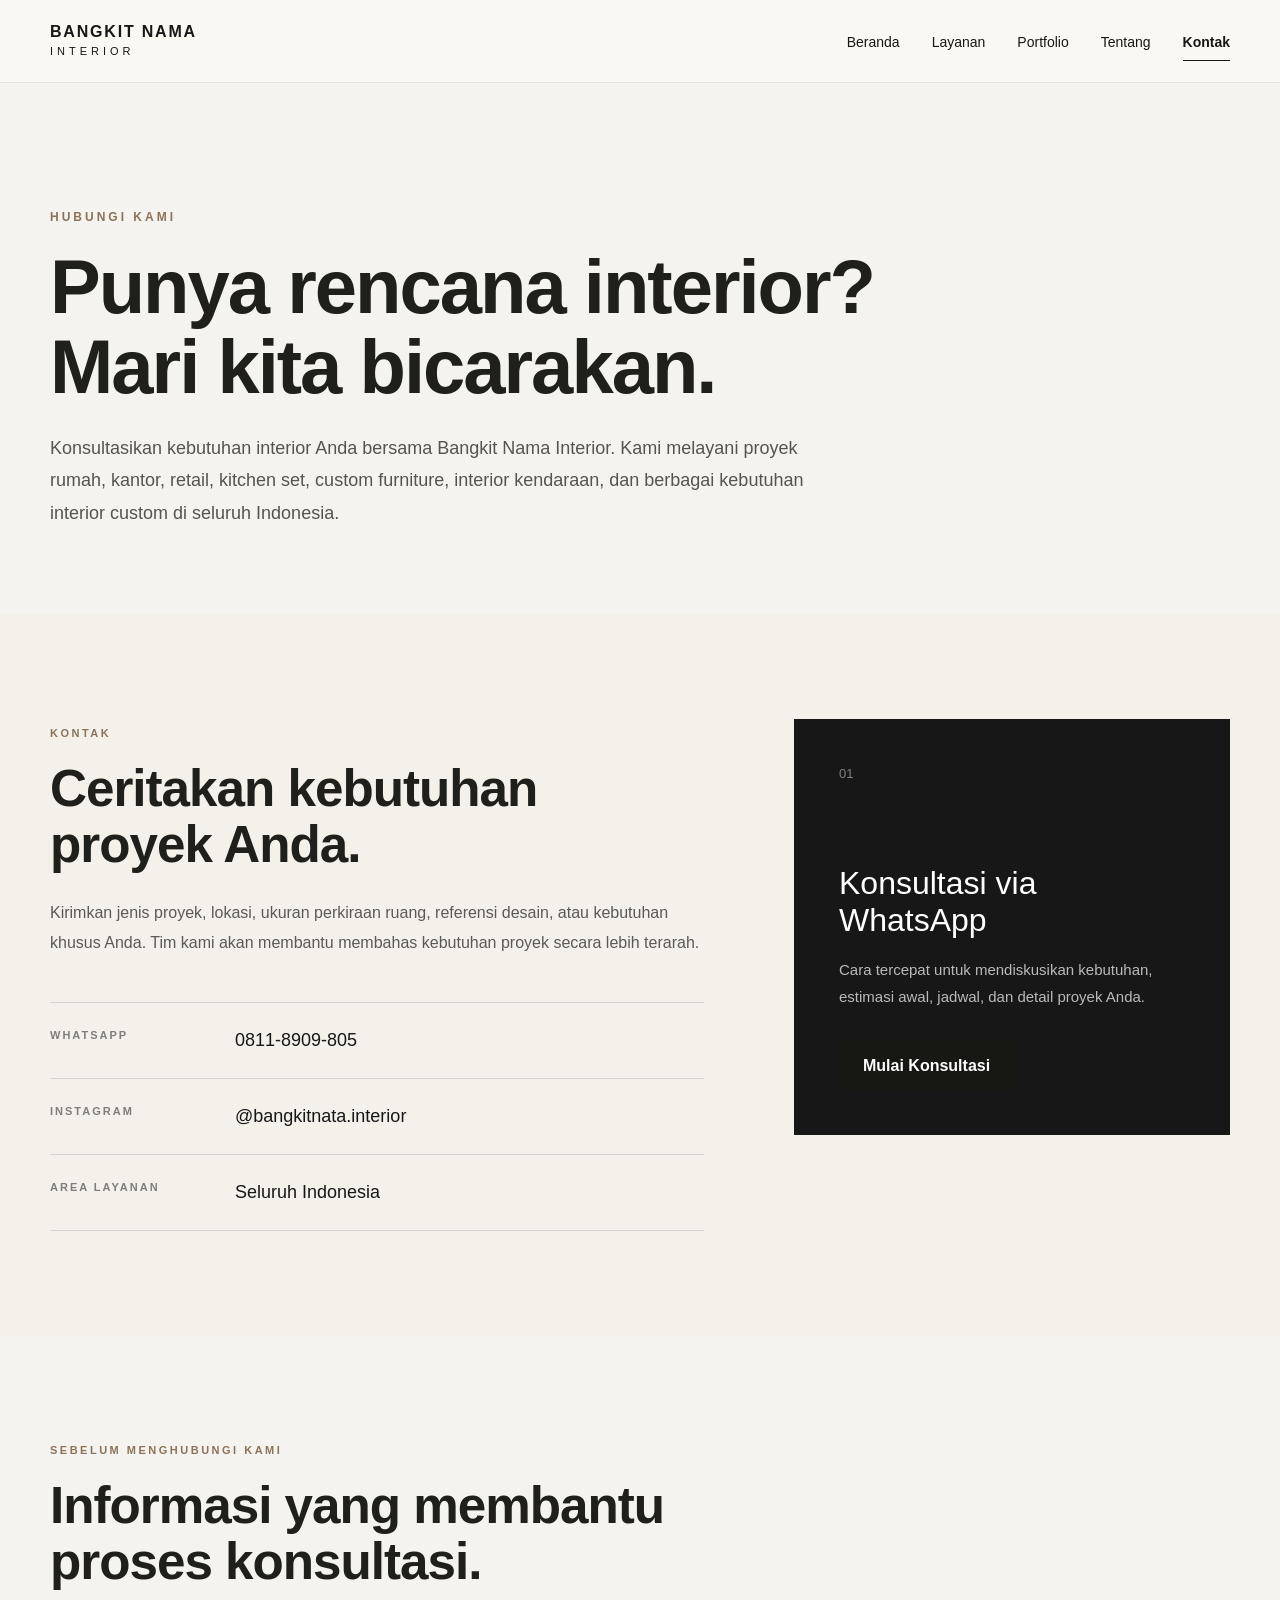
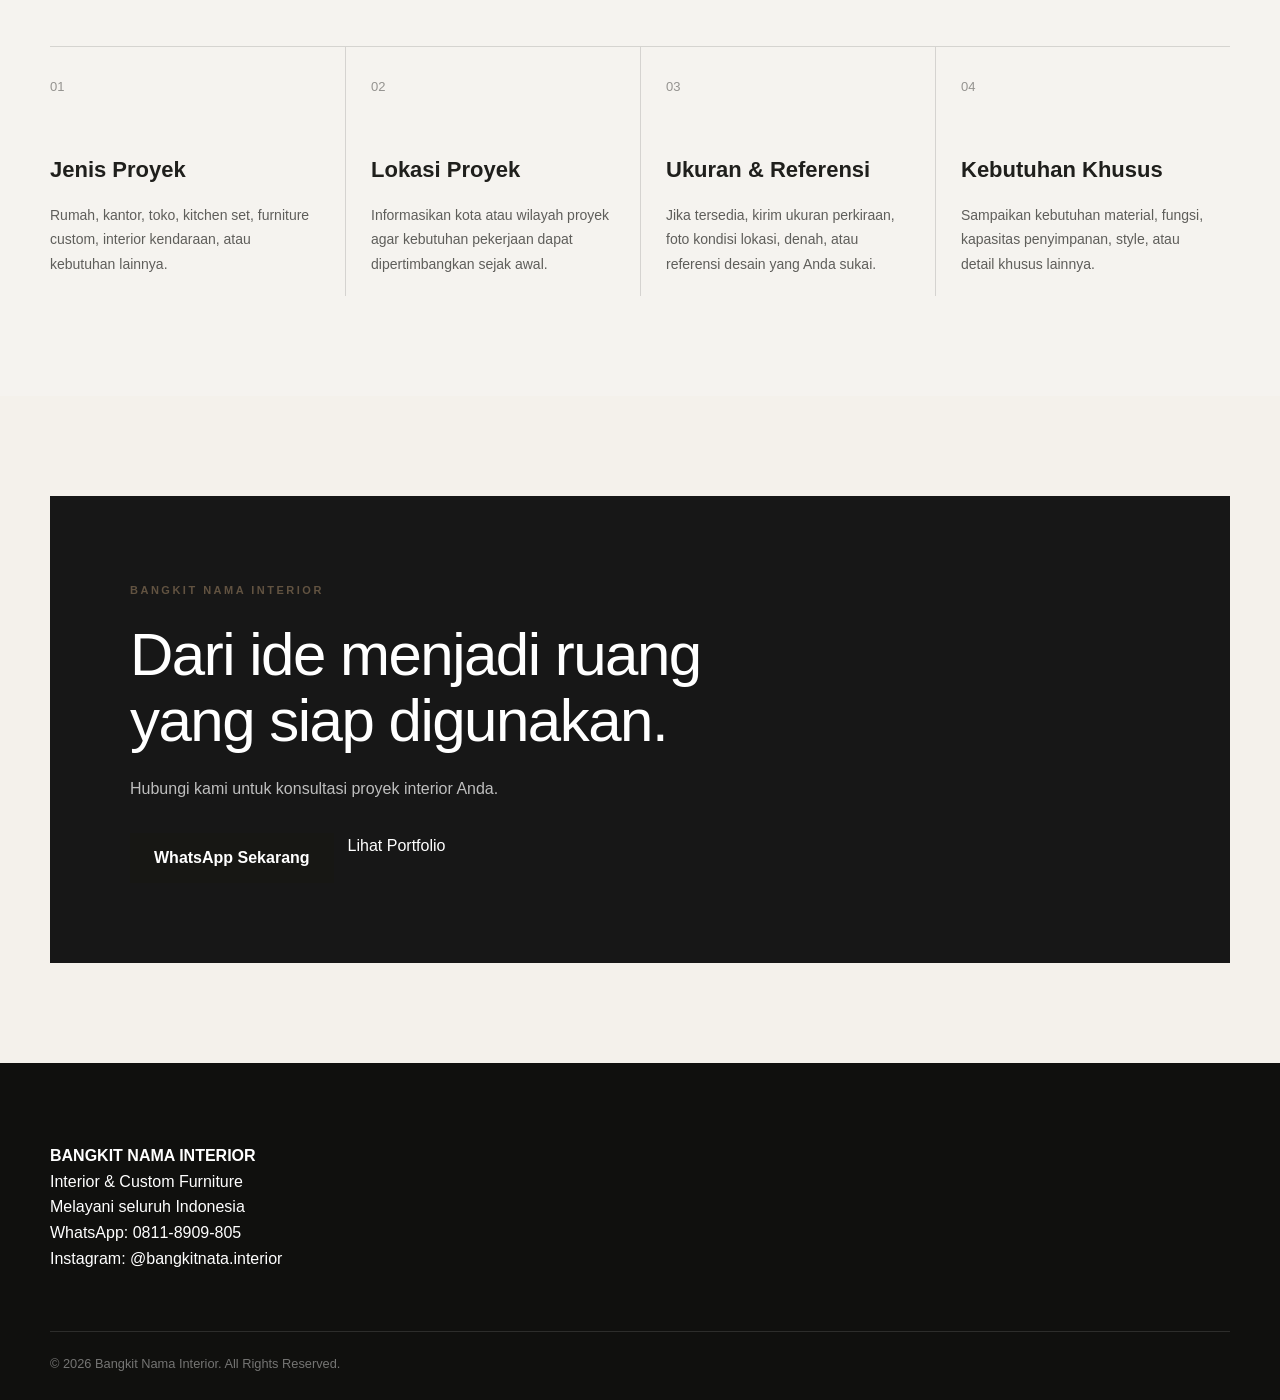
==== kontak.html @ 4bfb1495 "Initial commit" ====
<!DOCTYPE html>
<html lang="id">
<head>
    <meta charset="UTF-8">
    <meta name="viewport" content="width=device-width, initial-scale=1.0">

    <title>Kontak Bangkit Nama Interior | Konsultasi Interior</title>

    <meta name="description"
          content="Hubungi Bangkit Nama Interior untuk konsultasi interior rumah, kantor, retail, kitchen set, custom furniture, interior kendaraan, dan kebutuhan interior lainnya di seluruh Indonesia.">

    <meta name="keywords"
          content="kontak jasa interior, konsultasi interior, interior Indonesia, kitchen set custom, custom furniture, interior rumah, interior kantor">

    <meta name="robots" content="index, follow">

    <link rel="stylesheet" href="assets/css/style.css">
</head>

<body>

    <!-- HEADER -->
    <header class="header">
        <div class="container nav-container">

            <a href="index.html" class="logo">
                BANGKIT NAMA
                <span>INTERIOR</span>
            </a>

            <nav class="nav">
                <a href="index.html">Beranda</a>
                <a href="layanan.html">Layanan</a>
                <a href="portfolio.html">Portfolio</a>
                <a href="tentang.html">Tentang</a>
                <a href="kontak.html" class="active">Kontak</a>
            </nav>

        </div>
    </header>


    <!-- HERO -->
    <section class="contact-hero">
        <div class="container">

            <span class="section-label">HUBUNGI KAMI</span>

            <h1>
                Punya rencana interior?
                <br>
                Mari kita bicarakan.
            </h1>

            <p>
                Konsultasikan kebutuhan interior Anda bersama Bangkit Nama Interior.
                Kami melayani proyek rumah, kantor, retail, kitchen set,
                custom furniture, interior kendaraan, dan berbagai kebutuhan
                interior custom di seluruh Indonesia.
            </p>

        </div>
    </section>


    <!-- CONTACT CONTENT -->
    <main class="contact-page">

        <section class="contact-section">
            <div class="container contact-grid">

                <!-- CONTACT INFO -->
                <div class="contact-info">

                    <span class="section-label">KONTAK</span>

                    <h2>
                        Ceritakan kebutuhan
                        <br>
                        proyek Anda.
                    </h2>

                    <p>
                        Kirimkan jenis proyek, lokasi, ukuran perkiraan ruang,
                        referensi desain, atau kebutuhan khusus Anda.
                        Tim kami akan membantu membahas kebutuhan proyek secara
                        lebih terarah.
                    </p>

                    <div class="contact-list">

                        <div class="contact-item">
                            <span class="contact-label">WHATSAPP</span>
                            <a
                                href="https://wa.me/628118909805?text=Halo%20Bangkit%20Nama%20Interior%2C%20saya%20ingin%20konsultasi%20mengenai%20kebutuhan%20interior."
                                target="_blank"
                                rel="noopener noreferrer">
                                0811-8909-805
                            </a>
                        </div>

                        <div class="contact-item">
                            <span class="contact-label">INSTAGRAM</span>
                            <a
                                href="https://www.instagram.com/bangkitnata.interior/"
                                target="_blank"
                                rel="noopener noreferrer">
                                @bangkitnata.interior
                            </a>
                        </div>

                        <div class="contact-item">
                            <span class="contact-label">AREA LAYANAN</span>
                            <p>Seluruh Indonesia</p>
                        </div>

                    </div>

                </div>


                <!-- QUICK CONTACT -->
                <div class="contact-card">

                    <span class="contact-card-number">01</span>

                    <h3>Konsultasi via WhatsApp</h3>

                    <p>
                        Cara tercepat untuk mendiskusikan kebutuhan,
                        estimasi awal, jadwal, dan detail proyek Anda.
                    </p>

                    <a
                        href="https://wa.me/628118909805?text=Halo%20Bangkit%20Nama%20Interior%2C%20saya%20ingin%20konsultasi%20mengenai%20kebutuhan%20interior."
                        target="_blank"
                        rel="noopener noreferrer"
                        class="btn btn-primary">
                        Mulai Konsultasi
                    </a>

                </div>

            </div>
        </section>


        <!-- PROCESS -->
        <section class="contact-process">
            <div class="container">

                <div class="contact-process-heading">
                    <span class="section-label">SEBELUM MENGHUBUNGI KAMI</span>

                    <h2>
                        Informasi yang membantu
                        <br>
                        proses konsultasi.
                    </h2>
                </div>

                <div class="contact-process-grid">

                    <div class="contact-process-item">
                        <span>01</span>
                        <h3>Jenis Proyek</h3>
                        <p>
                            Rumah, kantor, toko, kitchen set,
                            furniture custom, interior kendaraan,
                            atau kebutuhan lainnya.
                        </p>
                    </div>

                    <div class="contact-process-item">
                        <span>02</span>
                        <h3>Lokasi Proyek</h3>
                        <p>
                            Informasikan kota atau wilayah proyek
                            agar kebutuhan pekerjaan dapat
                            dipertimbangkan sejak awal.
                        </p>
                    </div>

                    <div class="contact-process-item">
                        <span>03</span>
                        <h3>Ukuran & Referensi</h3>
                        <p>
                            Jika tersedia, kirim ukuran perkiraan,
                            foto kondisi lokasi, denah, atau referensi
                            desain yang Anda sukai.
                        </p>
                    </div>

                    <div class="contact-process-item">
                        <span>04</span>
                        <h3>Kebutuhan Khusus</h3>
                        <p>
                            Sampaikan kebutuhan material, fungsi,
                            kapasitas penyimpanan, style, atau detail
                            khusus lainnya.
                        </p>
                    </div>

                </div>

            </div>
        </section>


        <!-- FINAL CTA -->
        <section class="contact-final">
            <div class="container">

                <div class="contact-final-box">

                    <span class="section-label">BANGKIT NAMA INTERIOR</span>

                    <h2>
                        Dari ide menjadi ruang
                        <br>
                        yang siap digunakan.
                    </h2>

                    <p>
                        Hubungi kami untuk konsultasi proyek interior Anda.
                    </p>

                    <div class="contact-final-actions">

                        <a
                            href="https://wa.me/628118909805?text=Halo%20Bangkit%20Nama%20Interior%2C%20saya%20ingin%20konsultasi%20mengenai%20kebutuhan%20interior."
                            target="_blank"
                            rel="noopener noreferrer"
                            class="btn btn-primary">
                            WhatsApp Sekarang
                        </a>

                        <a
                            href="portfolio.html"
                            class="btn btn-outline">
                            Lihat Portfolio
                        </a>

                    </div>

                </div>

            </div>
        </section>

    </main>


    <!-- FOOTER -->
    <footer class="footer">
        <div class="container footer-content">

            <div>
                <strong>BANGKIT NAMA INTERIOR</strong>

                <p>
                    Interior & Custom Furniture
                    <br>
                    Melayani seluruh Indonesia
                </p>
            </div>

            <div>
                <p>
                    WhatsApp:
                    <a href="https://wa.me/628118909805">
                        0811-8909-805
                    </a>
                </p>

                <p>
                    Instagram:
                    <a
                        href="https://www.instagram.com/bangkitnata.interior/"
                        target="_blank"
                        rel="noopener noreferrer">
                        @bangkitnata.interior
                    </a>
                </p>
            </div>

        </div>

        <div class="container footer-bottom">
            <p>
                © 2026 Bangkit Nama Interior. All Rights Reserved.
            </p>
        </div>
    </footer>


    <script src="assets/js/main.js"></script>

</body>
</html>
---- assets/css/style.css ----
:root {
    --bg: #f4f1eb;
    --surface: #ffffff;
    --text: #1f1f1c;
    --muted: #6f6d66;
    --line: #d9d5cc;
    --dark: #171714;
    --accent: #8a7358;
    --max-width: 1180px;
}

* {
    margin: 0;
    padding: 0;
    box-sizing: border-box;
}

html {
    scroll-behavior: smooth;
}

body {
    font-family: Arial, Helvetica, sans-serif;
    background: var(--bg);
    color: var(--text);
    line-height: 1.6;
}

a {
    color: inherit;
    text-decoration: none;
}

img {
    max-width: 100%;
    display: block;
}

.container {
    width: min(calc(100% - 40px), var(--max-width));
    margin: 0 auto;
}

.header {
    position: sticky;
    top: 0;
    z-index: 1000;
    background: rgba(244, 241, 235, 0.94);
    backdrop-filter: blur(14px);
    border-bottom: 1px solid var(--line);
}

.navbar {
    min-height: 78px;
    display: flex;
    align-items: center;
    justify-content: space-between;
    gap: 24px;
}

.logo,
.footer-logo {
    font-weight: 800;
    letter-spacing: 0.08em;
    line-height: 1.05;
}

.logo span,
.footer-logo span {
    display: block;
    font-size: 0.75rem;
    font-weight: 500;
    letter-spacing: 0.28em;
    margin-top: 4px;
}

.nav-menu {
    display: flex;
    gap: 28px;
    align-items: center;
}

.nav-menu a {
    font-size: 0.92rem;
    color: var(--muted);
    transition: 0.25s ease;
}

.nav-menu a:hover {
    color: var(--text);
}

.nav-cta {
    border: 1px solid var(--text);
    padding: 12px 18px;
    font-size: 0.88rem;
    transition: 0.25s ease;
}

.nav-cta:hover {
    background: var(--text);
    color: white;
}

.hero {
    min-height: 84vh;
    display: flex;
    align-items: center;
    padding: 110px 0 90px;
}

.hero-content {
    max-width: 980px;
}

.eyebrow,
.section-label {
    font-size: 0.75rem;
    font-weight: 700;
    letter-spacing: 0.22em;
    color: var(--accent);
    margin-bottom: 24px;
}

.hero h1 {
    font-size: clamp(3rem, 7vw, 6.8rem);
    line-height: 0.96;
    letter-spacing: -0.05em;
    font-weight: 700;
    max-width: 1000px;
}

.hero h1 span {
    display: block;
    color: var(--muted);
    font-weight: 400;
}

.hero-description {
    max-width: 680px;
    margin-top: 34px;
    font-size: 1.08rem;
    color: var(--muted);
}

.hero-buttons {
    display: flex;
    flex-wrap: wrap;
    gap: 14px;
    margin-top: 38px;
}

.btn-primary,
.btn-secondary,
.btn-light {
    display: inline-flex;
    align-items: center;
    justify-content: center;
    min-height: 50px;
    padding: 0 24px;
    font-weight: 600;
    transition: 0.25s ease;
}

.btn-primary {
    background: var(--dark);
    color: white;
}

.btn-primary:hover {
    transform: translateY(-2px);
}

.btn-secondary {
    border: 1px solid var(--text);
}

.btn-secondary:hover {
    background: white;
}

.intro,
.services,
.why-us,
.portfolio-preview,
.cta-section {
    padding: 110px 0;
}

.intro {
    background: var(--surface);
}

.intro-grid {
    display: grid;
    grid-template-columns: 1.1fr 1fr;
    gap: 80px;
}

.intro h2,
.section-heading h2,
.why-us h2,
.cta-section h2 {
    font-size: clamp(2.4rem, 5vw, 4.8rem);
    line-height: 1;
    letter-spacing: -0.04em;
    font-weight: 600;
}

.intro-grid > div:last-child {
    max-width: 560px;
    align-self: end;
}

.intro-grid p {
    color: var(--muted);
}

.text-link {
    display: inline-block;
    margin-top: 26px;
    font-weight: 600;
    border-bottom: 1px solid currentColor;
}

.section-heading {
    display: flex;
    justify-content: space-between;
    align-items: end;
    gap: 30px;
    margin-bottom: 60px;
}

.service-grid {
    display: grid;
    grid-template-columns: repeat(3, 1fr);
    border-top: 1px solid var(--line);
    border-left: 1px solid var(--line);
}

.service-card {
    min-height: 300px;
    padding: 32px;
    border-right: 1px solid var(--line);
    border-bottom: 1px solid var(--line);
    display: flex;
    flex-direction: column;
    transition: 0.25s ease;
}

.service-card:hover {
    background: var(--surface);
    transform: translateY(-3px);
}

.service-card span {
    color: var(--accent);
    font-size: 0.8rem;
    font-weight: 700;
    letter-spacing: 0.12em;
}

.service-card h3 {
    font-size: 1.6rem;
    margin-top: auto;
    margin-bottom: 12px;
}

.service-card p {
    color: var(--muted);
    font-size: 0.95rem;
}

.why-us {
    background: var(--dark);
    color: white;
}

.why-us .section-label {
    color: #b99a76;
}

.why-us h2 {
    max-width: 800px;
}

.feature-grid {
    display: grid;
    grid-template-columns: repeat(4, 1fr);
    gap: 0;
    margin-top: 70px;
    border-top: 1px solid rgba(255,255,255,0.15);
}

.feature {
    padding: 30px 26px 30px 0;
    border-right: 1px solid rgba(255,255,255,0.15);
}

.feature:not(:first-child) {
    padding-left: 26px;
}

.feature:last-child {
    border-right: 0;
}

.feature strong {
    font-size: 0.8rem;
    color: #b99a76;
}

.feature h3 {
    margin-top: 40px;
    font-size: 1.35rem;
}

.feature p {
    margin-top: 10px;
    color: rgba(255,255,255,0.65);
    font-size: 0.92rem;
}

.portfolio-preview {
    background: var(--surface);
}

.portfolio-grid {
    display: grid;
    grid-template-columns: 2fr 1fr 1fr;
    gap: 18px;
}

.portfolio-placeholder {
    min-height: 470px;
    background:
        linear-gradient(
            135deg,
            #d6d0c6 0%,
            #aaa194 100%
        );
    position: relative;
    overflow: hidden;
}

.portfolio-placeholder:nth-child(2),
.portfolio-placeholder:nth-child(3) {
    min-height: 470px;
}

.portfolio-placeholder span {
    position: absolute;
    left: 22px;
    bottom: 20px;
    color: white;
    font-weight: 700;
    letter-spacing: 0.12em;
    font-size: 0.75rem;
}

.cta-section {
    background: #8a7358;
    color: white;
    text-align: center;
}

.cta-section .section-label {
    color: rgba(255,255,255,0.7);
}

.cta-section h2 {
    max-width: 900px;
    margin: 0 auto;
}

.cta-section h2 span {
    display: block;
    font-weight: 300;
}

.cta-section > .container > p:not(.section-label) {
    max-width: 620px;
    margin: 26px auto 0;
    color: rgba(255,255,255,0.8);
}

.btn-light {
    background: white;
    color: var(--dark);
    margin-top: 34px;
}

.btn-light:hover {
    transform: translateY(-2px);
}

footer {
    background: #10100e;
    color: white;
    padding: 80px 0 25px;
}

.footer-grid {
    display: grid;
    grid-template-columns: 2fr 1fr 1fr;
    gap: 50px;
}

.footer-grid > div:first-child p {
    color: rgba(255,255,255,0.55);
    max-width: 340px;
    margin-top: 22px;
}

.footer-grid h4 {
    font-size: 0.8rem;
    letter-spacing: 0.12em;
    text-transform: uppercase;
    margin-bottom: 20px;
    color: rgba(255,255,255,0.5);
}

.footer-grid > div:not(:first-child) a {
    display: block;
    margin-bottom: 10px;
    color: rgba(255,255,255,0.78);
}

.footer-grid > div:not(:first-child) a:hover {
    color: white;
}

.footer-bottom {
    border-top: 1px solid rgba(255,255,255,0.12);
    margin-top: 60px;
    padding-top: 22px;
    font-size: 0.8rem;
    color: rgba(255,255,255,0.42);
}

@media (max-width: 900px) {
    .nav-menu {
        display: none;
    }

    .nav-cta {
        padding: 10px 14px;
    }

    .hero {
        min-height: auto;
        padding: 90px 0 80px;
    }

    .intro-grid,
    .footer-grid {
        grid-template-columns: 1fr;
        gap: 40px;
    }

    .service-grid {
        grid-template-columns: repeat(2, 1fr);
    }

    .feature-grid {
        grid-template-columns: repeat(2, 1fr);
    }

    .feature:nth-child(2) {
        border-right: 0;
    }

    .portfolio-grid {
        grid-template-columns: 1fr 1fr;
    }

    .portfolio-placeholder:first-child {
        grid-column: 1 / -1;
    }
}

@media (max-width: 600px) {
    .container {
        width: min(calc(100% - 28px), var(--max-width));
    }

    .logo {
        font-size: 0.85rem;
    }

    .nav-cta {
        font-size: 0.74rem;
    }

    .hero h1 {
        font-size: 3.2rem;
    }

    .hero-description {
        font-size: 1rem;
    }

    .hero-buttons {
        flex-direction: column;
    }

    .btn-primary,
    .btn-secondary {
        width: 100%;
    }

    .intro,
    .services,
    .why-us,
    .portfolio-preview,
    .cta-section {
        padding: 80px 0;
    }

    .section-heading {
        display: block;
    }

    .section-heading .text-link {
        margin-top: 20px;
    }

    .service-grid {
        grid-template-columns: 1fr;
    }

    .feature-grid {
        grid-template-columns: 1fr;
    }

    .feature {
        border-right: 0;
        border-bottom: 1px solid rgba(255,255,255,0.15);
        padding-left: 0 !important;
    }

    .portfolio-grid {
        grid-template-columns: 1fr;
    }

    .portfolio-placeholder:first-child {
        grid-column: auto;
    }

    .portfolio-placeholder,
    .portfolio-placeholder:nth-child(2),
    .portfolio-placeholder:nth-child(3) {
        min-height: 360px;
    }


}

/* =========================================================
   PORTFOLIO PAGE
   Bangkit Nama Interior
   ========================================================= */

.portfolio-hero {
    padding: 140px 0 90px;
    background: #f5f3ef;
}

.portfolio-hero .section-label {
    display: inline-block;
    margin-bottom: 20px;
    font-size: 12px;
    font-weight: 700;
    letter-spacing: 3px;
    text-transform: uppercase;
}

.portfolio-hero h1 {
    max-width: 900px;
    margin: 0 0 25px;
    font-size: clamp(42px, 6vw, 78px);
    line-height: 1.05;
    font-weight: 600;
    letter-spacing: -2px;
}

.portfolio-hero p {
    max-width: 700px;
    margin: 0;
    font-size: 18px;
    line-height: 1.8;
    opacity: 0.75;
}


/* PROJECT SECTION */

.portfolio-project {
    padding: 110px 0;
}

.portfolio-project-alt {
    background: #f5f3ef;
}

.portfolio-project-heading {
    display: grid;
    grid-template-columns: 1.2fr 1fr;
    gap: 80px;
    align-items: end;
    margin-bottom: 50px;
}

.portfolio-project-heading > div {
    position: relative;
}

.portfolio-number {
    display: block;
    margin-bottom: 25px;
    font-size: 14px;
    opacity: 0.45;
}

.portfolio-project-heading .section-label {
    display: block;
    margin-bottom: 14px;
    font-size: 11px;
    font-weight: 700;
    letter-spacing: 2.5px;
}

.portfolio-project-heading h2 {
    margin: 0;
    font-size: clamp(34px, 4vw, 56px);
    line-height: 1.1;
    font-weight: 600;
    letter-spacing: -1px;
}

.portfolio-project-heading > p {
    max-width: 520px;
    margin: 0;
    font-size: 16px;
    line-height: 1.8;
    opacity: 0.72;
}


/* IMAGE GRID */

.portfolio-grid {
    display: grid;
    gap: 20px;
}

.portfolio-grid-two {
    grid-template-columns: repeat(2, minmax(0, 1fr));
}

.portfolio-grid-three {
    grid-template-columns: repeat(3, minmax(0, 1fr));
}

.portfolio-item {
    position: relative;
    margin: 0;
    overflow: hidden;
    background: #ececec;
}

.portfolio-item img {
    display: block;
    width: 100%;
    height: 100%;
    min-height: 480px;
    object-fit: cover;
    transition: transform 0.6s ease;
}

.portfolio-grid-two .portfolio-item img {
    aspect-ratio: 4 / 3;
}

.portfolio-grid-three .portfolio-item img {
    aspect-ratio: 3 / 4;
}

.portfolio-item:hover img {
    transform: scale(1.035);
}


/* CTA */

.portfolio-cta {
    padding: 40px 0 110px;
}

.portfolio-cta-box {
    padding: 80px;
    background: #171717;
    color: #ffffff;
}

.portfolio-cta-box .section-label {
    display: inline-block;
    margin-bottom: 22px;
    font-size: 11px;
    font-weight: 700;
    letter-spacing: 2.5px;
    opacity: 0.7;
}

.portfolio-cta-box h2 {
    max-width: 800px;
    margin: 0 0 25px;
    font-size: clamp(36px, 5vw, 60px);
    line-height: 1.1;
    font-weight: 500;
    letter-spacing: -1.5px;
}

.portfolio-cta-box > p {
    max-width: 700px;
    margin: 0 0 35px;
    font-size: 16px;
    line-height: 1.8;
    opacity: 0.72;
}

.portfolio-cta-actions {
    display: flex;
    flex-wrap: wrap;
    gap: 14px;
}

.portfolio-cta .btn-outline {
    border-color: rgba(255, 255, 255, 0.5);
    color: #ffffff;
}

.portfolio-cta .btn-outline:hover {
    border-color: #ffffff;
}


/* RESPONSIVE PORTFOLIO */

@media (max-width: 900px) {

    .portfolio-hero {
        padding: 110px 0 70px;
    }

    .portfolio-project {
        padding: 80px 0;
    }

    .portfolio-project-heading {
        grid-template-columns: 1fr;
        gap: 25px;
        margin-bottom: 35px;
    }

    .portfolio-grid-three {
        grid-template-columns: repeat(2, minmax(0, 1fr));
    }

    .portfolio-grid-three .portfolio-item:last-child {
        grid-column: 1 / -1;
    }

    .portfolio-cta-box {
        padding: 60px 40px;
    }
}


@media (max-width: 600px) {

    .portfolio-hero {
        padding: 90px 0 55px;
    }

    .portfolio-hero h1 {
        font-size: 42px;
        letter-spacing: -1px;
    }

    .portfolio-hero p {
        font-size: 16px;
    }

    .portfolio-project {
        padding: 65px 0;
    }

    .portfolio-grid-two,
    .portfolio-grid-three {
        grid-template-columns: 1fr;
        gap: 12px;
    }

    .portfolio-grid-three .portfolio-item:last-child {
        grid-column: auto;
    }

    .portfolio-item img {
        min-height: 0;
        aspect-ratio: 4 / 5;
    }

    .portfolio-grid-two .portfolio-item img,
    .portfolio-grid-three .portfolio-item img {
        aspect-ratio: 4 / 5;
    }

    .portfolio-cta {
        padding: 20px 0 70px;
    }

    .portfolio-cta-box {
        padding: 45px 25px;
    }

    .portfolio-cta-box h2 {
        font-size: 36px;
    }

    .portfolio-cta-actions {
        flex-direction: column;
    }

    .portfolio-cta-actions .btn {
        width: 100%;
        text-align: center;
    }
}

/* =========================================================
   HEADER / NAVIGATION REFINEMENT
   ========================================================= */

.header {
    position: sticky;
    top: 0;
    z-index: 1000;
    background: rgba(250, 248, 244, 0.94);
    backdrop-filter: blur(14px);
    -webkit-backdrop-filter: blur(14px);
    border-bottom: 1px solid rgba(0, 0, 0, 0.08);
}

.nav-container {
    min-height: 82px;
    display: flex;
    align-items: center;
    justify-content: space-between;
    gap: 40px;
}

.logo {
    display: inline-flex;
    flex-direction: column;
    text-decoration: none;
    color: #171717;
    font-size: 16px;
    font-weight: 800;
    line-height: 1.05;
    letter-spacing: 1.8px;
}

.logo span {
    margin-top: 5px;
    font-size: 11px;
    font-weight: 500;
    letter-spacing: 4px;
}

.nav {
    display: flex;
    align-items: center;
    gap: 32px;
}

.nav a {
    position: relative;
    padding: 30px 0 28px;
    color: #171717;
    text-decoration: none;
    font-size: 14px;
    font-weight: 500;
    transition: opacity 0.25s ease;
}

.nav a:hover {
    opacity: 0.55;
}

.nav a::after {
    content: "";
    position: absolute;
    left: 0;
    bottom: 20px;
    width: 0;
    height: 1px;
    background: #171717;
    transition: width 0.3s ease;
}

.nav a:hover::after,
.nav a.active::after {
    width: 100%;
}

.nav a.active {
    font-weight: 700;
}


/* OFFSET FOR STICKY HEADER */

.portfolio-hero {
    padding-top: 120px;
}


/* TABLET */

@media (max-width: 900px) {

    .nav-container {
        min-height: 74px;
        gap: 20px;
    }

    .nav {
        gap: 20px;
    }

    .nav a {
        font-size: 13px;
    }
}


/* MOBILE */

@media (max-width: 700px) {

    .nav-container {
        align-items: flex-start;
        flex-direction: column;
        padding-top: 18px;
        padding-bottom: 14px;
        gap: 14px;
    }

    .nav {
        width: 100%;
        gap: 18px;
        overflow-x: auto;
        padding-bottom: 4px;
        scrollbar-width: none;
    }

    .nav::-webkit-scrollbar {
        display: none;
    }

    .nav a {
        flex: 0 0 auto;
        padding: 8px 0 10px;
        white-space: nowrap;
    }

    .nav a::after {
        bottom: 2px;
    }

    .portfolio-hero {
        padding-top: 75px;
    }
}

/* =========================================================
   CONTACT PAGE
   ========================================================= */

.contact-hero {
    padding: 120px 0 85px;
    background: #f5f3ef;
}

.contact-hero .section-label {
    display: inline-block;
    margin-bottom: 20px;
    font-size: 12px;
    font-weight: 700;
    letter-spacing: 3px;
}

.contact-hero h1 {
    max-width: 900px;
    margin: 0 0 25px;
    font-size: clamp(44px, 6vw, 76px);
    line-height: 1.05;
    font-weight: 600;
    letter-spacing: -2px;
}

.contact-hero p {
    max-width: 760px;
    margin: 0;
    font-size: 18px;
    line-height: 1.8;
    opacity: 0.75;
}


/* CONTACT MAIN */

.contact-section {
    padding: 105px 0;
}

.contact-grid {
    display: grid;
    grid-template-columns: 1.2fr 0.8fr;
    gap: 90px;
    align-items: start;
}

.contact-info .section-label {
    display: inline-block;
    margin-bottom: 18px;
    font-size: 11px;
    font-weight: 700;
    letter-spacing: 2.5px;
}

.contact-info h2 {
    margin: 0 0 25px;
    font-size: clamp(36px, 4vw, 56px);
    line-height: 1.1;
    font-weight: 600;
    letter-spacing: -1px;
}

.contact-info > p {
    max-width: 650px;
    margin: 0 0 45px;
    font-size: 16px;
    line-height: 1.85;
    opacity: 0.72;
}

.contact-list {
    border-top: 1px solid rgba(0, 0, 0, 0.12);
}

.contact-item {
    display: grid;
    grid-template-columns: 160px 1fr;
    gap: 25px;
    padding: 24px 0;
    border-bottom: 1px solid rgba(0, 0, 0, 0.12);
}

.contact-label {
    font-size: 11px;
    font-weight: 700;
    letter-spacing: 2px;
    opacity: 0.55;
}

.contact-item a,
.contact-item p {
    margin: 0;
    color: #171717;
    text-decoration: none;
    font-size: 18px;
    line-height: 1.5;
}

.contact-item a:hover {
    text-decoration: underline;
}


/* CONTACT CARD */

.contact-card {
    position: sticky;
    top: 120px;
    padding: 45px;
    background: #171717;
    color: #ffffff;
}

.contact-card-number {
    display: block;
    margin-bottom: 80px;
    font-size: 13px;
    opacity: 0.45;
}

.contact-card h3 {
    margin: 0 0 18px;
    font-size: 32px;
    line-height: 1.15;
    font-weight: 500;
}

.contact-card p {
    margin: 0 0 30px;
    font-size: 15px;
    line-height: 1.8;
    opacity: 0.7;
}


/* PROCESS */

.contact-process {
    padding: 100px 0;
    background: #f5f3ef;
}

.contact-process-heading {
    margin-bottom: 55px;
}

.contact-process-heading .section-label {
    display: inline-block;
    margin-bottom: 18px;
    font-size: 11px;
    font-weight: 700;
    letter-spacing: 2.5px;
}

.contact-process-heading h2 {
    max-width: 850px;
    margin: 0;
    font-size: clamp(36px, 4vw, 56px);
    line-height: 1.1;
    font-weight: 600;
    letter-spacing: -1px;
}

.contact-process-grid {
    display: grid;
    grid-template-columns: repeat(4, minmax(0, 1fr));
    border-top: 1px solid rgba(0, 0, 0, 0.13);
}

.contact-process-item {
    padding: 30px 25px 20px 0;
}

.contact-process-item + .contact-process-item {
    padding-left: 25px;
    border-left: 1px solid rgba(0, 0, 0, 0.13);
}

.contact-process-item > span {
    display: block;
    margin-bottom: 55px;
    font-size: 13px;
    opacity: 0.45;
}

.contact-process-item h3 {
    margin: 0 0 15px;
    font-size: 22px;
}

.contact-process-item p {
    margin: 0;
    font-size: 14px;
    line-height: 1.75;
    opacity: 0.7;
}


/* FINAL CTA */

.contact-final {
    padding: 100px 0;
}

.contact-final-box {
    padding: 80px;
    background: #171717;
    color: #ffffff;
}

.contact-final-box .section-label {
    display: inline-block;
    margin-bottom: 22px;
    font-size: 11px;
    font-weight: 700;
    letter-spacing: 2.5px;
    opacity: 0.65;
}

.contact-final-box h2 {
    max-width: 850px;
    margin: 0 0 22px;
    font-size: clamp(38px, 5vw, 60px);
    line-height: 1.1;
    font-weight: 500;
    letter-spacing: -1.5px;
}

.contact-final-box > p {
    margin: 0 0 32px;
    font-size: 16px;
    opacity: 0.72;
}

.contact-final-actions {
    display: flex;
    flex-wrap: wrap;
    gap: 14px;
}

.contact-final .btn-outline {
    border-color: rgba(255, 255, 255, 0.5);
    color: #ffffff;
}


/* RESPONSIVE CONTACT */

@media (max-width: 900px) {

    .contact-grid {
        grid-template-columns: 1fr;
        gap: 55px;
    }

    .contact-card {
        position: static;
    }

    .contact-process-grid {
        grid-template-columns: repeat(2, minmax(0, 1fr));
    }

    .contact-process-item:nth-child(3) {
        border-left: none;
    }

    .contact-final-box {
        padding: 60px 40px;
    }
}


@media (max-width: 600px) {

    .contact-hero {
        padding: 75px 0 55px;
    }

    .contact-hero h1 {
        font-size: 42px;
        letter-spacing: -1px;
    }

    .contact-hero p {
        font-size: 16px;
    }

    .contact-section {
        padding: 70px 0;
    }

    .contact-item {
        grid-template-columns: 1fr;
        gap: 8px;
    }

    .contact-card {
        padding: 35px 25px;
    }

    .contact-card-number {
        margin-bottom: 50px;
    }

    .contact-process {
        padding: 70px 0;
    }

    .contact-process-grid {
        grid-template-columns: 1fr;
    }

    .contact-process-item,
    .contact-process-item + .contact-process-item {
        padding: 28px 0;
        border-left: none;
        border-bottom: 1px solid rgba(0, 0, 0, 0.13);
    }

    .contact-process-item > span {
        margin-bottom: 30px;
    }

    .contact-final {
        padding: 70px 0;
    }

    .contact-final-box {
        padding: 45px 25px;
    }

    .contact-final-actions {
        flex-direction: column;
    }

    .contact-final-actions .btn {
        width: 100%;
        text-align: center;
    }
}

/* =========================================================
   SERVICE DETAIL PAGES
   ========================================================= */

.service-detail-hero {
    padding: 115px 0 85px;
    background: #f5f3ef;
}

.service-breadcrumb {
    display: flex;
    gap: 10px;
    margin-bottom: 35px;
    font-size: 13px;
    opacity: 0.55;
}

.service-breadcrumb a {
    color: inherit;
    text-decoration: none;
}

.service-detail-hero .section-label {
    display: inline-block;
    margin-bottom: 20px;
    font-size: 12px;
    font-weight: 700;
    letter-spacing: 3px;
}

.service-detail-hero h1 {
    max-width: 950px;
    margin: 0 0 25px;
    font-size: clamp(44px, 6vw, 76px);
    line-height: 1.05;
    font-weight: 600;
    letter-spacing: -2px;
}

.service-detail-hero p {
    max-width: 780px;
    margin: 0;
    font-size: 18px;
    line-height: 1.8;
    opacity: 0.75;
}

.service-hero-actions {
    display: flex;
    flex-wrap: wrap;
    gap: 14px;
    margin-top: 34px;
}


/* INTRO */

.service-intro {
    padding: 100px 0;
}

.service-intro-grid {
    display: grid;
    grid-template-columns: 1fr 1fr;
    gap: 90px;
    align-items: start;
}

.service-number {
    display: block;
    margin-bottom: 25px;
    font-size: 13px;
    opacity: 0.45;
}

.service-intro .section-label,
.service-section-heading .section-label,
.service-approach .section-label,
.service-final .section-label {
    display: inline-block;
    margin-bottom: 18px;
    font-size: 11px;
    font-weight: 700;
    letter-spacing: 2.5px;
}

.service-intro h2,
.service-section-heading h2,
.service-approach h2 {
    margin: 0;
    font-size: clamp(36px, 4vw, 56px);
    line-height: 1.1;
    font-weight: 600;
    letter-spacing: -1px;
}

.service-intro-copy p {
    margin: 0 0 20px;
    font-size: 16px;
    line-height: 1.85;
    opacity: 0.72;
}


/* SCOPE */

.service-scope {
    padding: 100px 0;
    background: #f5f3ef;
}

.service-section-heading {
    margin-bottom: 55px;
}

.service-scope-grid {
    display: grid;
    grid-template-columns: repeat(3, minmax(0, 1fr));
    border-top: 1px solid rgba(0, 0, 0, 0.12);
}

.service-scope-item {
    padding: 30px 30px 35px 0;
    border-bottom: 1px solid rgba(0, 0, 0, 0.12);
}

.service-scope-item:nth-child(3n + 2),
.service-scope-item:nth-child(3n + 3) {
    padding-left: 30px;
    border-left: 1px solid rgba(0, 0, 0, 0.12);
}

.service-scope-item > span {
    display: block;
    margin-bottom: 55px;
    font-size: 13px;
    opacity: 0.45;
}

.service-scope-item h3 {
    margin: 0 0 14px;
    font-size: 24px;
}

.service-scope-item p {
    margin: 0;
    font-size: 14px;
    line-height: 1.75;
    opacity: 0.7;
}


/* APPROACH */

.service-approach {
    padding: 105px 0;
}

.service-approach-grid {
    display: grid;
    grid-template-columns: 0.95fr 1.05fr;
    gap: 90px;
}

.service-feature-list {
    border-top: 1px solid rgba(0, 0, 0, 0.12);
}

.service-feature {
    display: grid;
    grid-template-columns: 55px 1fr;
    gap: 20px;
    padding: 25px 0;
    border-bottom: 1px solid rgba(0, 0, 0, 0.12);
}

.service-feature > span {
    font-size: 13px;
    opacity: 0.45;
}

.service-feature h3 {
    margin: 0 0 8px;
    font-size: 21px;
}

.service-feature p {
    max-width: 560px;
    margin: 0;
    font-size: 14px;
    line-height: 1.75;
    opacity: 0.7;
}


/* PROCESS */

.service-process {
    padding: 100px 0;
    background: #f5f3ef;
}

.service-process-grid {
    display: grid;
    grid-template-columns: repeat(5, minmax(0, 1fr));
    border-top: 1px solid rgba(0, 0, 0, 0.12);
}

.service-process-item {
    padding: 30px 24px 25px 0;
}

.service-process-item + .service-process-item {
    padding-left: 24px;
    border-left: 1px solid rgba(0, 0, 0, 0.12);
}

.service-process-item > span {
    display: block;
    margin-bottom: 50px;
    font-size: 13px;
    opacity: 0.45;
}

.service-process-item h3 {
    margin: 0 0 12px;
    font-size: 20px;
}

.service-process-item p {
    margin: 0;
    font-size: 13px;
    line-height: 1.7;
    opacity: 0.68;
}


/* FAQ */

.service-faq {
    padding: 100px 0;
}

.service-faq-list {
    max-width: 950px;
    border-top: 1px solid rgba(0, 0, 0, 0.12);
}

.service-faq details {
    border-bottom: 1px solid rgba(0, 0, 0, 0.12);
}

.service-faq summary {
    position: relative;
    padding: 26px 45px 26px 0;
    cursor: pointer;
    list-style: none;
    font-size: 20px;
    font-weight: 600;
}

.service-faq summary::-webkit-details-marker {
    display: none;
}

.service-faq summary::after {
    content: "+";
    position: absolute;
    right: 0;
    top: 50%;
    transform: translateY(-50%);
    font-size: 24px;
    font-weight: 400;
}

.service-faq details[open] summary::after {
    content: "−";
}

.service-faq details p {
    max-width: 780px;
    margin: -5px 0 25px;
    font-size: 15px;
    line-height: 1.8;
    opacity: 0.7;
}


/* RELATED SERVICES */

.service-related {
    padding: 100px 0;
    background: #f5f3ef;
}

.service-related-grid {
    display: grid;
    grid-template-columns: repeat(3, minmax(0, 1fr));
    gap: 20px;
}

.service-related-card {
    min-height: 280px;
    padding: 30px;
    display: flex;
    flex-direction: column;
    justify-content: flex-end;
    background: #ffffff;
    color: #171717;
    text-decoration: none;
    transition: transform 0.3s ease;
}

.service-related-card:hover {
    transform: translateY(-4px);
}

.service-related-card > span {
    margin-bottom: auto;
    font-size: 13px;
    opacity: 0.45;
}

.service-related-card h3 {
    margin: 0 0 12px;
    font-size: 27px;
}

.service-related-card p {
    margin: 0;
    font-size: 14px;
    line-height: 1.7;
    opacity: 0.68;
}


/* FINAL CTA */

.service-final {
    padding: 100px 0;
}

.service-final-box {
    padding: 80px;
    background: #171717;
    color: #ffffff;
}

.service-final-box h2 {
    max-width: 850px;
    margin: 0 0 22px;
    font-size: clamp(38px, 5vw, 60px);
    line-height: 1.1;
    font-weight: 500;
    letter-spacing: -1.5px;
}

.service-final-box > p {
    max-width: 700px;
    margin: 0 0 32px;
    font-size: 16px;
    line-height: 1.8;
    opacity: 0.72;
}

.service-final-actions {
    display: flex;
    flex-wrap: wrap;
    gap: 14px;
}

.service-final .btn-outline {
    border-color: rgba(255, 255, 255, 0.5);
    color: #ffffff;
}


/* RESPONSIVE SERVICE DETAIL */

@media (max-width: 1000px) {

    .service-intro-grid,
    .service-approach-grid {
        grid-template-columns: 1fr;
        gap: 45px;
    }

    .service-scope-grid {
        grid-template-columns: repeat(2, minmax(0, 1fr));
    }

    .service-scope-item:nth-child(3n + 2),
    .service-scope-item:nth-child(3n + 3) {
        padding-left: 0;
        border-left: none;
    }

    .service-scope-item:nth-child(even) {
        padding-left: 30px;
        border-left: 1px solid rgba(0, 0, 0, 0.12);
    }

    .service-process-grid {
        grid-template-columns: repeat(2, minmax(0, 1fr));
    }

    .service-process-item {
        border-bottom: 1px solid rgba(0, 0, 0, 0.12);
    }

    .service-process-item:nth-child(odd) {
        border-left: none;
    }

    .service-related-grid {
        grid-template-columns: 1fr 1fr;
    }
}


@media (max-width: 600px) {

    .service-detail-hero {
        padding: 75px 0 55px;
    }

    .service-detail-hero h1 {
        font-size: 42px;
        letter-spacing: -1px;
    }

    .service-detail-hero p {
        font-size: 16px;
    }

    .service-intro,
    .service-scope,
    .service-approach,
    .service-process,
    .service-faq,
    .service-related,
    .service-final {
        padding: 70px 0;
    }

    .service-scope-grid,
    .service-process-grid,
    .service-related-grid {
        grid-template-columns: 1fr;
    }

    .service-scope-item,
    .service-scope-item:nth-child(even),
    .service-scope-item:nth-child(3n + 2),
    .service-scope-item:nth-child(3n + 3) {
        padding: 28px 0;
        border-left: none;
    }

    .service-scope-item > span,
    .service-process-item > span {
        margin-bottom: 28px;
    }

    .service-process-item,
    .service-process-item + .service-process-item {
        padding: 28px 0;
        border-left: none;
    }

    .service-related-card {
        min-height: 230px;
    }

    .service-final-box {
        padding: 45px 25px;
    }

    .service-hero-actions,
    .service-final-actions {
        flex-direction: column;
    }

    .service-hero-actions .btn,
    .service-final-actions .btn {
        width: 100%;
        text-align: center;
    }
}
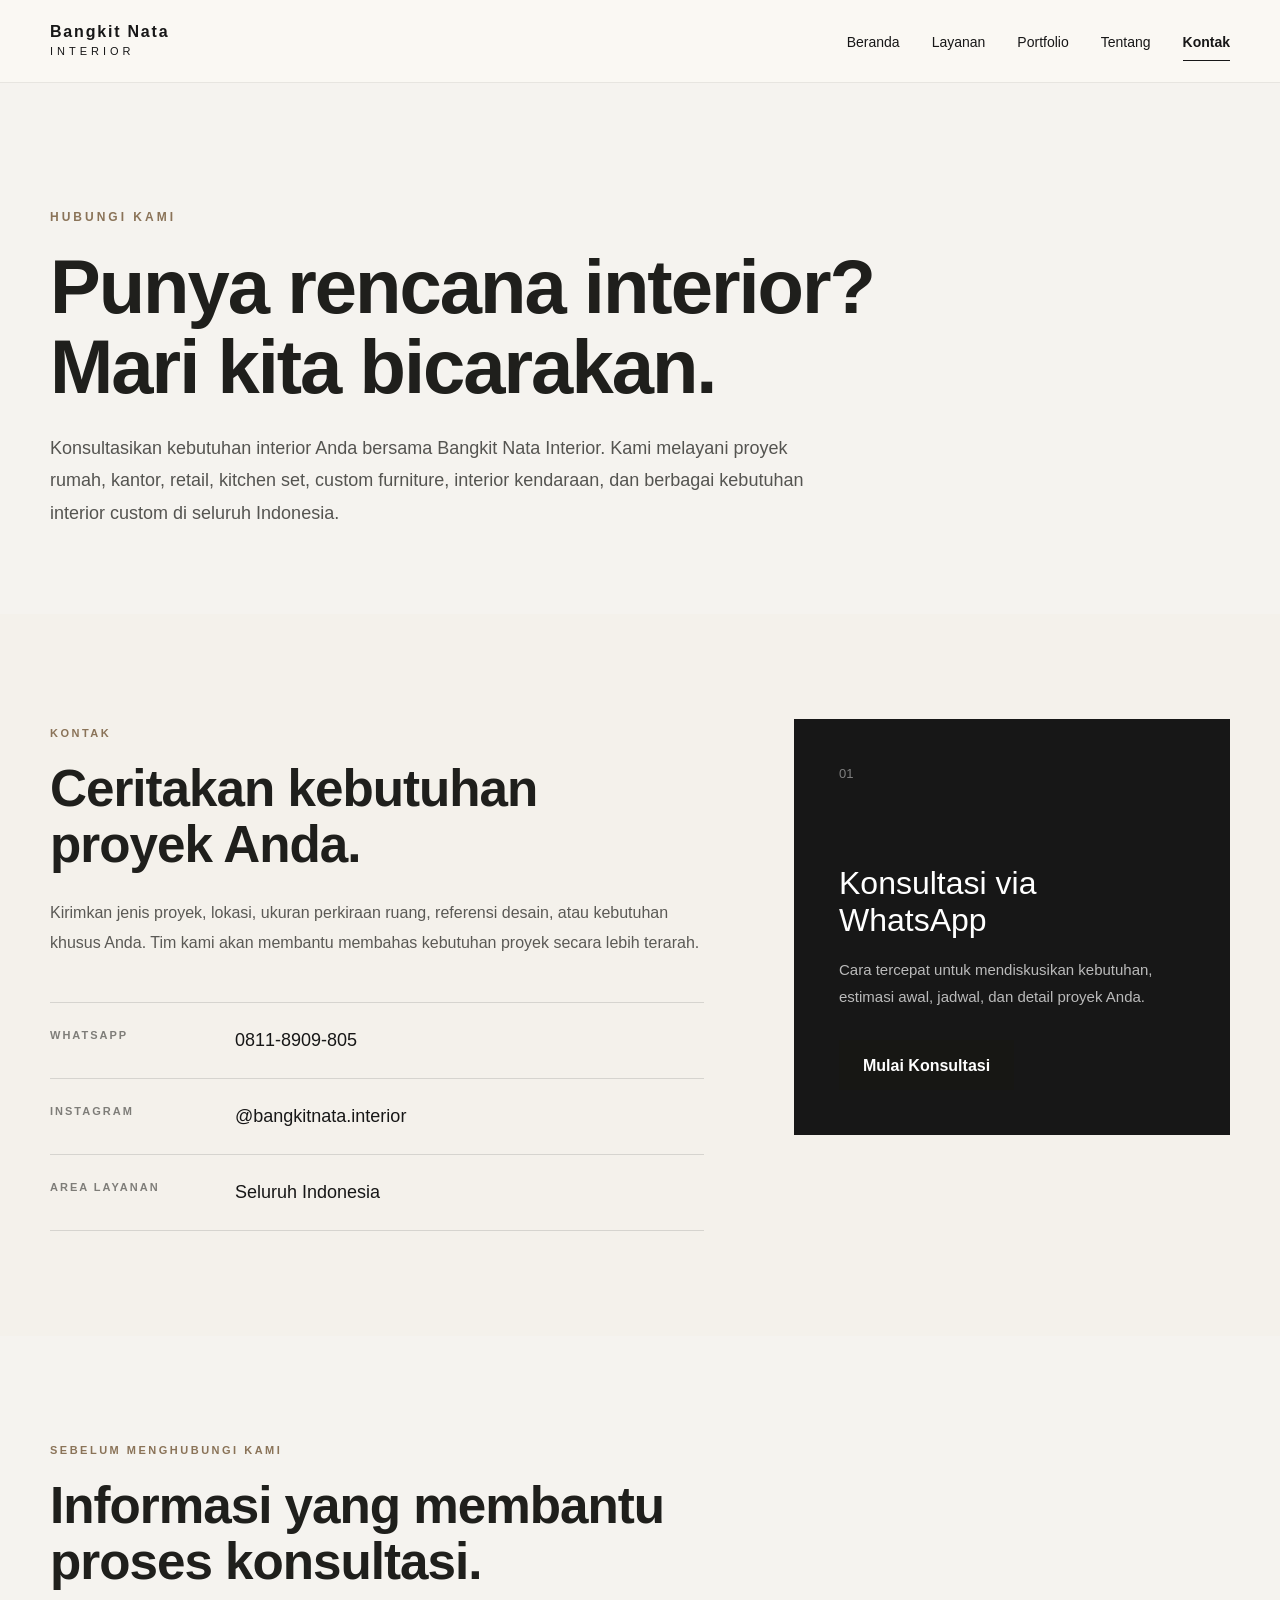
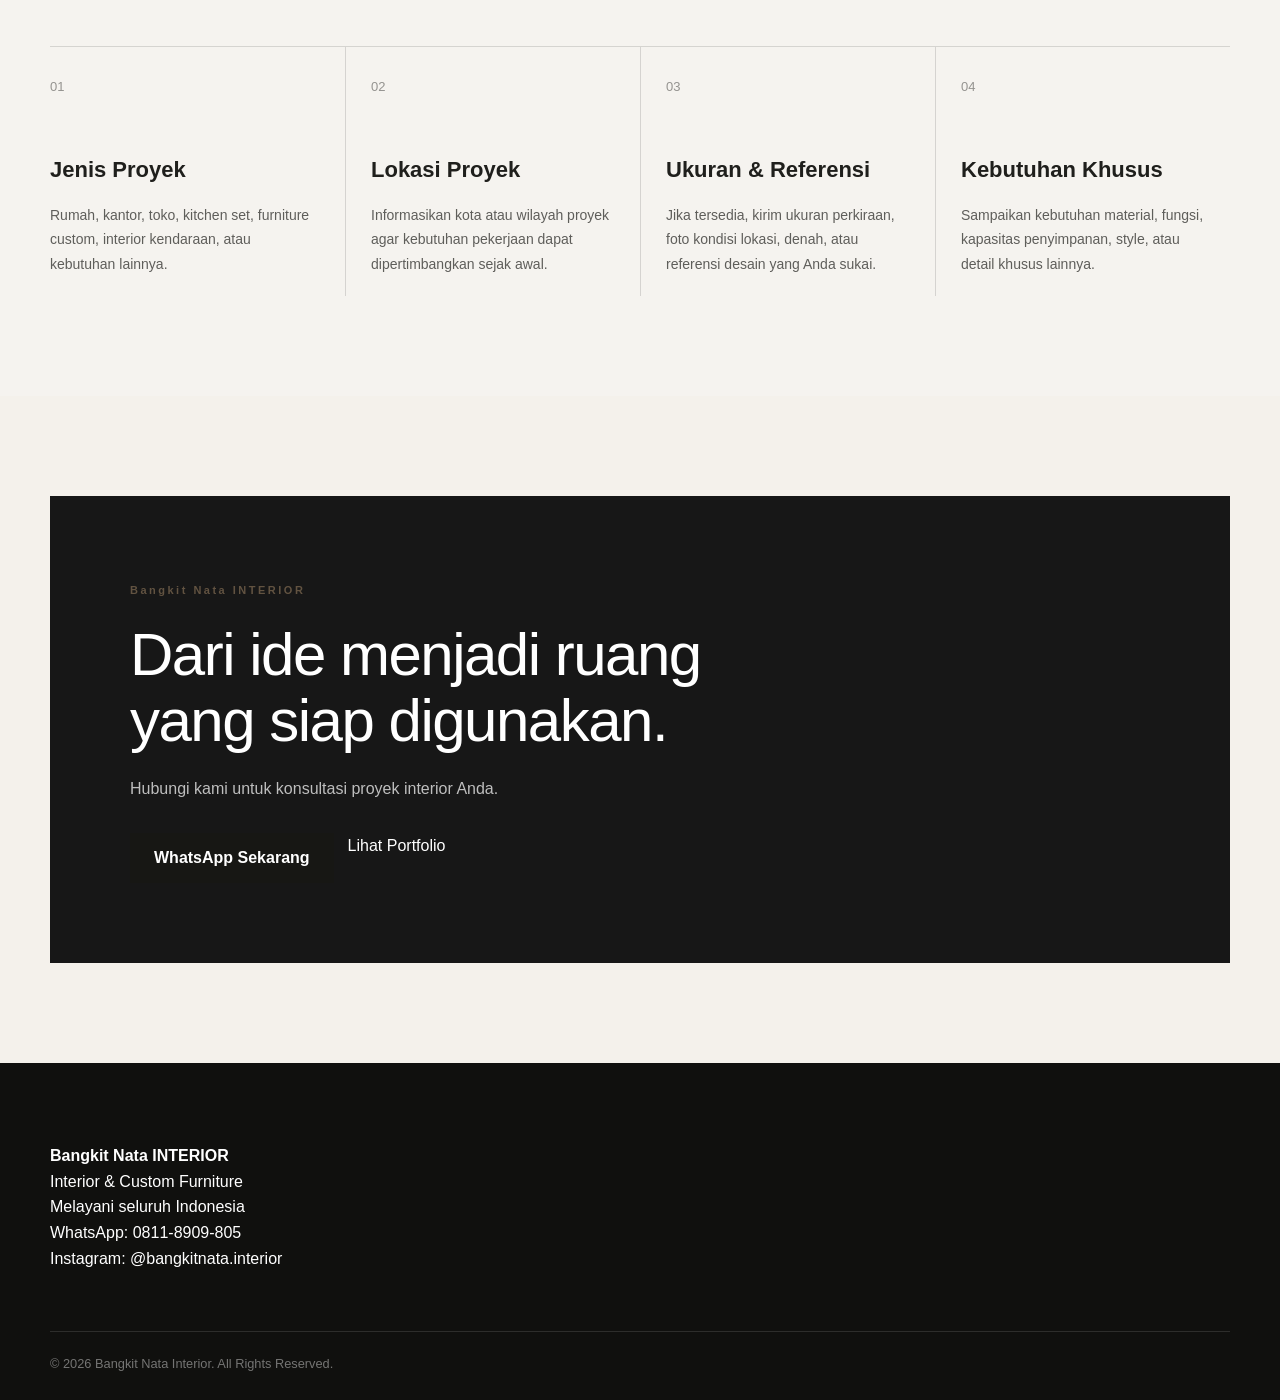
==== commit 6f735ff4: "Rename brand to Bangkit Nata Interior" ====
--- a/kontak.html
+++ b/kontak.html
@@ -4,10 +4,10 @@
     <meta charset="UTF-8">
     <meta name="viewport" content="width=device-width, initial-scale=1.0">
 
-    <title>Kontak Bangkit Nama Interior | Konsultasi Interior</title>
+    <title>Kontak Bangkit Nata Interior | Konsultasi Interior</title>
 
     <meta name="description"
-          content="Hubungi Bangkit Nama Interior untuk konsultasi interior rumah, kantor, retail, kitchen set, custom furniture, interior kendaraan, dan kebutuhan interior lainnya di seluruh Indonesia.">
+          content="Hubungi Bangkit Nata Interior untuk konsultasi interior rumah, kantor, retail, kitchen set, custom furniture, interior kendaraan, dan kebutuhan interior lainnya di seluruh Indonesia.">
 
     <meta name="keywords"
           content="kontak jasa interior, konsultasi interior, interior Indonesia, kitchen set custom, custom furniture, interior rumah, interior kantor">
@@ -24,7 +24,7 @@
         <div class="container nav-container">
 
             <a href="index.html" class="logo">
-                BANGKIT NAMA
+                Bangkit Nata
                 <span>INTERIOR</span>
             </a>
 
@@ -53,7 +53,7 @@
             </h1>
 
             <p>
-                Konsultasikan kebutuhan interior Anda bersama Bangkit Nama Interior.
+                Konsultasikan kebutuhan interior Anda bersama Bangkit Nata Interior.
                 Kami melayani proyek rumah, kantor, retail, kitchen set,
                 custom furniture, interior kendaraan, dan berbagai kebutuhan
                 interior custom di seluruh Indonesia.
@@ -213,7 +213,7 @@
 
                 <div class="contact-final-box">
 
-                    <span class="section-label">BANGKIT NAMA INTERIOR</span>
+                    <span class="section-label">Bangkit Nata INTERIOR</span>
 
                     <h2>
                         Dari ide menjadi ruang
@@ -256,7 +256,7 @@
         <div class="container footer-content">
 
             <div>
-                <strong>BANGKIT NAMA INTERIOR</strong>
+                <strong>Bangkit Nata INTERIOR</strong>
 
                 <p>
                     Interior & Custom Furniture
@@ -288,7 +288,7 @@
 
         <div class="container footer-bottom">
             <p>
-                © 2026 Bangkit Nama Interior. All Rights Reserved.
+                © 2026 Bangkit Nata Interior. All Rights Reserved.
             </p>
         </div>
     </footer>
--- a/assets/css/style.css
+++ b/assets/css/style.css
@@ -558,7 +558,7 @@
 
 /* =========================================================
    PORTFOLIO PAGE
-   Bangkit Nama Interior
+   Bangkit Nata Interior
    ========================================================= */
 
 .portfolio-hero {
